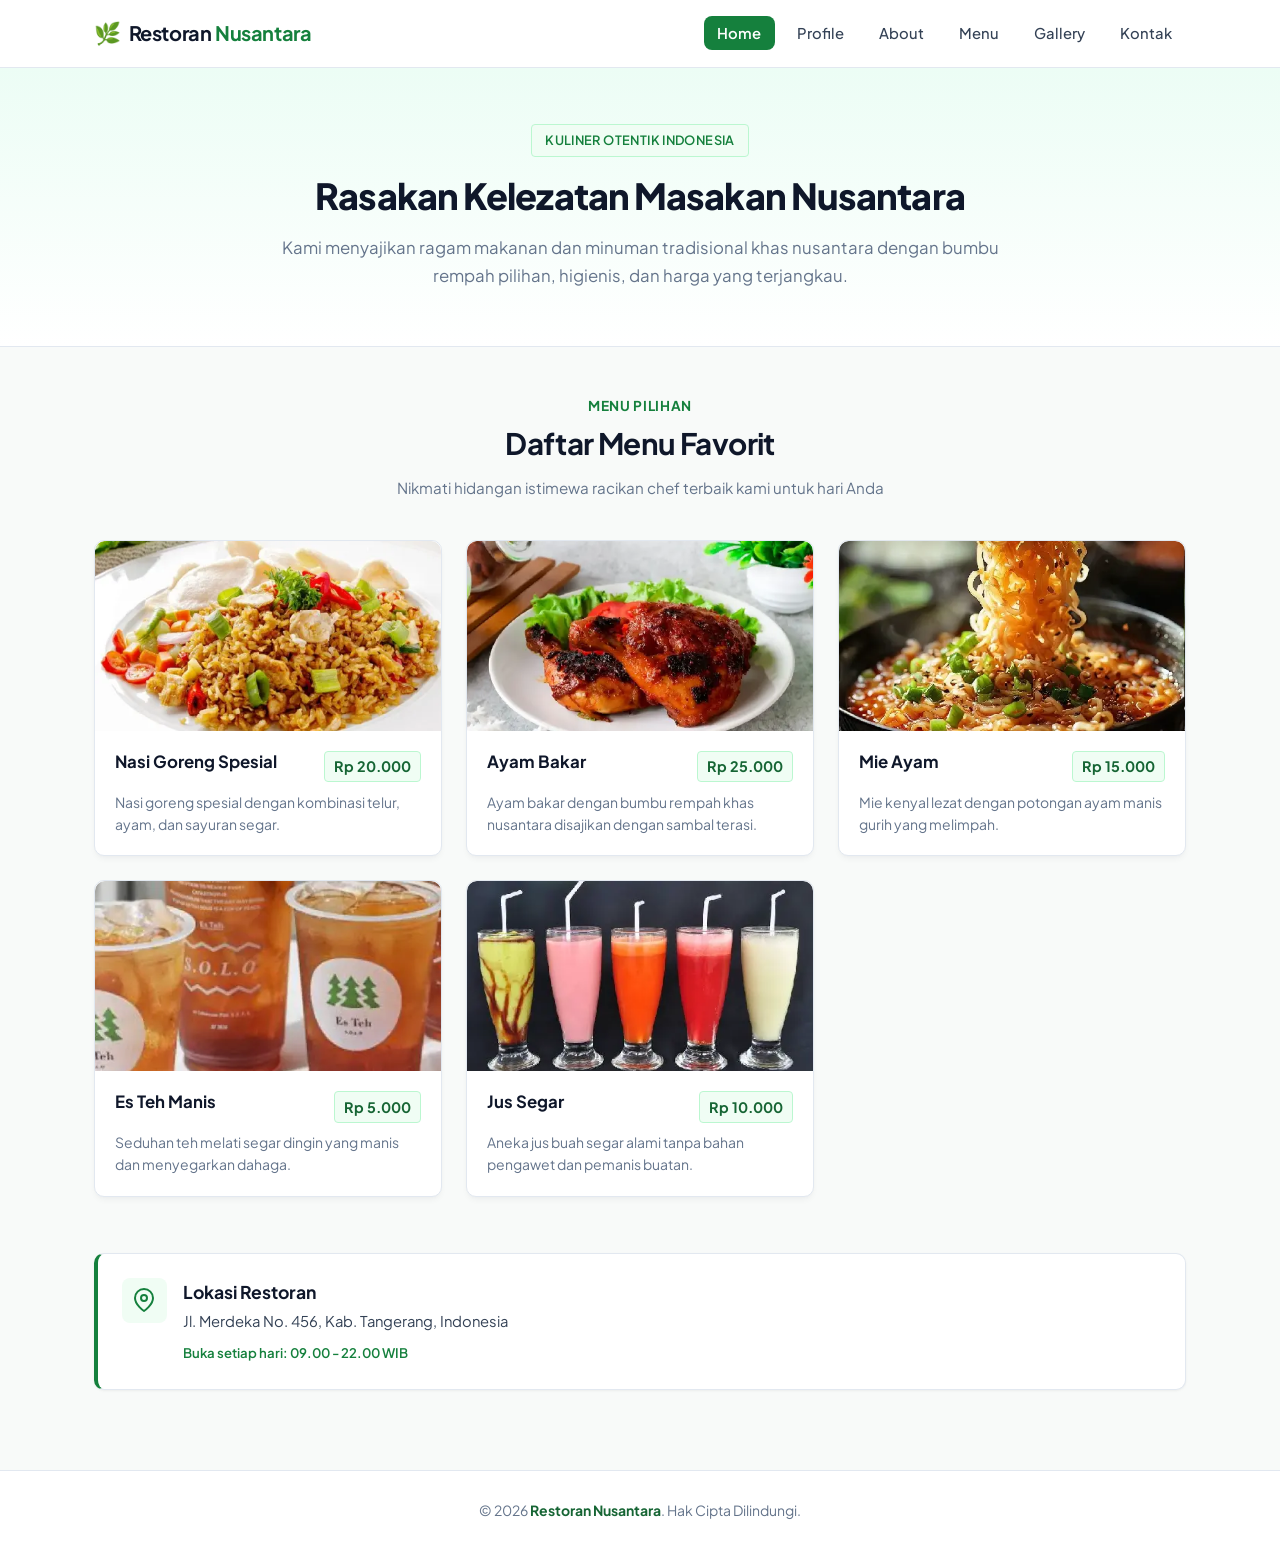
==== index.html @ 6f0b86a4 "membuat web restoran nusantara" ====
<!doctype html>
<html lang="id">
  <head>
    <meta charset="UTF-8" />
    <meta name="viewport" content="width=device-width, initial-scale=1.0" />
    <title>Restoran Nusantara - Cita Rasa Masakan Khas Indonesia</title>
    <link rel="preconnect" href="https://fonts.googleapis.com" />
    <link rel="preconnect" href="https://fonts.gstatic.com" crossorigin />
    <link
      href="https://fonts.googleapis.com/css2?family=Plus+Jakarta+Sans:wght@400;500;600;700;800&display=swap"
      rel="stylesheet"
    />
    <link rel="stylesheet" href="style/index.css" />
  </head>

  <body>
    <!-- Navbar -->
    <header class="navbar-wrapper">
      <nav class="navbar">
        <a href="index.html" class="logo">
          <span class="logo-mark">🌿</span>
          <span class="logo-text"
            >Restoran <span class="highlight">Nusantara</span></span
          >
        </a>
        <ul class="nav-links">
          <li><a href="index.html" class="active">Home</a></li>
          <li><a href="profile.html">Profile</a></li>
          <li><a href="about.html">About</a></li>
          <li><a href="daftar-menu.html">Menu</a></li>
          <li><a href="gallery.html">Gallery</a></li>
          <li><a href="kontak.html">Kontak</a></li>
        </ul>
      </nav>
    </header>

    <!-- Hero Section -->
    <section class="hero">
      <div class="hero-container">
        <div class="badge">Kuliner Otentik Indonesia</div>
        <h1>Rasakan Kelezatan Masakan Nusantara</h1>
        <p>
          Kami menyajikan ragam makanan dan minuman tradisional khas nusantara
          dengan bumbu rempah pilihan, higienis, dan harga yang terjangkau.
        </p>
      </div>
    </section>

    <!-- Main Content -->
    <main class="container">
      <!-- Menu Section -->
      <section class="menu-section">
        <div class="section-title-area">
          <span class="sub-heading">Menu Pilihan</span>
          <h2>Daftar Menu Favorit</h2>
          <p>
            Nikmati hidangan istimewa racikan chef terbaik kami untuk hari Anda
          </p>
        </div>

        <div class="menu-grid">
          <!-- menu 1 -->
          <article class="menu-card">
            <div class="card-image-wrap">
              <img
                src="./assets/nasi-goreng.webp"
                alt="Nasi Goreng Spesial"
                loading="lazy"
              />
            </div>
            <div class="card-content">
              <div class="card-top">
                <h3>Nasi Goreng Spesial</h3>
                <span class="harga">Rp 20.000</span>
              </div>
              <p>
                Nasi goreng spesial dengan kombinasi telur, ayam, dan sayuran
                segar.
              </p>
            </div>
          </article>

          <!-- menu 2 -->
          <article class="menu-card">
            <div class="card-image-wrap">
              <img
                src="./assets/ayam-bakar.webp"
                alt="Ayam Bakar"
                loading="lazy"
              />
            </div>
            <div class="card-content">
              <div class="card-top">
                <h3>Ayam Bakar</h3>
                <span class="harga">Rp 25.000</span>
              </div>
              <p>
                Ayam bakar dengan bumbu rempah khas nusantara disajikan dengan
                sambal terasi.
              </p>
            </div>
          </article>

          <!-- menu 3 -->
          <article class="menu-card">
            <div class="card-image-wrap">
              <img src="./assets/mie-ayam.webp" alt="Mie Ayam" loading="lazy" />
            </div>
            <div class="card-content">
              <div class="card-top">
                <h3>Mie Ayam</h3>
                <span class="harga">Rp 15.000</span>
              </div>
              <p>
                Mie kenyal lezat dengan potongan ayam manis gurih yang melimpah.
              </p>
            </div>
          </article>

          <!-- menu 4 -->
          <article class="menu-card">
            <div class="card-image-wrap">
              <img
                src="./assets/es-teh.webp"
                alt="Es Teh Manis"
                loading="lazy"
              />
            </div>
            <div class="card-content">
              <div class="card-top">
                <h3>Es Teh Manis</h3>
                <span class="harga">Rp 5.000</span>
              </div>
              <p>
                Seduhan teh melati segar dingin yang manis dan menyegarkan
                dahaga.
              </p>
            </div>
          </article>

          <!-- menu 5 -->
          <article class="menu-card">
            <div class="card-image-wrap">
              <img src="./assets/jus.webp" alt="Jus Segar" loading="lazy" />
            </div>
            <div class="card-content">
              <div class="card-top">
                <h3>Jus Segar</h3>
                <span class="harga">Rp 10.000</span>
              </div>
              <p>
                Aneka jus buah segar alami tanpa bahan pengawet dan pemanis
                buatan.
              </p>
            </div>
          </article>
        </div>
      </section>

      <!-- Address Section -->
      <section class="address-section">
        <div class="address-card">
          <div class="address-icon">
            <svg
              width="24"
              height="24"
              viewBox="0 0 24 24"
              fill="none"
              stroke="currentColor"
              stroke-width="2"
              stroke-linecap="round"
              stroke-linejoin="round"
            >
              <path d="M21 10c0 7-9 13-9 13s-9-6-9-13a9 9 0 0 1 18 0z"></path>
              <circle cx="12" cy="10" r="3"></circle>
            </svg>
          </div>
          <div class="address-info">
            <h3>Lokasi Restoran</h3>
            <p>Jl. Merdeka No. 456, Kab. Tangerang, Indonesia</p>
            <span class="address-hours"
              >Buka setiap hari: 09.00 - 22.00 WIB</span
            >
          </div>
        </div>
      </section>
    </main>

    <!-- Footer -->
    <footer class="footer">
      <div class="footer-container">
        <p>
          &copy; 2026 <strong>Restoran Nusantara</strong>. Hak Cipta Dilindungi.
        </p>
      </div>
    </footer>
  </body>
</html>
---- style/index.css ----
:root {
  --color-primary: #15803d;
  --color-primary-dark: #166534;
  --color-primary-light: #22c55e;
  --color-primary-subtle: #f0fdf4;
  --color-primary-border: #bbf7d0;

  --color-bg-page: #f8faf9;
  --color-bg-card: #ffffff;
  --color-bg-surface: #f1f5f3;

  --color-text-main: #0f172a;
  --color-text-body: #334155;
  --color-text-muted: #64748b;

  --color-border: #e2e8f0;
  --color-border-hover: #cbd5e1;

  --shadow-sm: 0 1px 3px rgba(0, 0, 0, 0.04), 0 1px 2px rgba(0, 0, 0, 0.02);
  --shadow-card:
    0 4px 6px -1px rgba(15, 23, 42, 0.04), 0 2px 4px -2px rgba(15, 23, 42, 0.03);
  --shadow-hover:
    0 12px 20px -3px rgba(21, 128, 61, 0.1),
    0 4px 6px -4px rgba(15, 23, 42, 0.04);

  --radius-sm: 4px;
  --radius-md: 8px;
  --radius-lg: 10px;

  --container-width: 1140px;
  --transition-smooth: all 0.25s ease-in-out;
}

*,
*::before,
*::after {
  margin: 0;
  padding: 0;
  box-sizing: border-box;
}

body {
  font-family:
    "Plus Jakarta Sans",
    "Poppins",
    -apple-system,
    BlinkMacSystemFont,
    "Segoe UI",
    Roboto,
    sans-serif;
  background-color: var(--color-bg-page);
  color: var(--color-text-body);
  line-height: 1.6;
  -webkit-font-smoothing: antialiased;
}

.navbar-wrapper {
  background-color: var(--color-bg-card);
  border-bottom: 1px solid var(--color-border);
  position: sticky;
  top: 0;
  z-index: 100;
}

.navbar {
  max-width: var(--container-width);
  margin: 0 auto;
  padding: 1rem 1.5rem;
  display: flex;
  align-items: center;
  justify-content: space-between;
  gap: 1.5rem;
}

.logo {
  text-decoration: none;
  display: flex;
  align-items: center;
  gap: 0.5rem;
  color: var(--color-text-main);
  font-size: 1.25rem;
  font-weight: 700;
  letter-spacing: -0.02em;
}

.logo-mark {
  font-size: 1.35rem;
}

.logo .highlight {
  color: var(--color-primary);
}

.nav-links {
  list-style: none;
  display: flex;
  align-items: center;
  gap: 0.5rem;
}

.nav-links li a {
  text-decoration: none;
  color: var(--color-text-body);
  font-size: 0.925rem;
  font-weight: 500;
  padding: 0.5rem 0.85rem;
  border-radius: var(--radius-md);
  transition: var(--transition-smooth);
}

.nav-links li a:hover {
  background-color: var(--color-primary-subtle);
  color: var(--color-primary-dark);
}

.nav-links li a.active {
  background-color: var(--color-primary);
  color: #ffffff;
  font-weight: 600;
}

.hero {
  background: linear-gradient(180deg, #ecfdf5 0%, #ffffff 100%);
  border-bottom: 1px solid var(--color-border);
  padding: 3.5rem 1.5rem;
  text-align: center;
}

.hero-container {
  max-width: 760px;
  margin: 0 auto;
}

.badge {
  display: inline-block;
  background-color: var(--color-primary-subtle);
  color: var(--color-primary);
  border: 1px solid var(--color-primary-border);
  padding: 0.35rem 0.85rem;
  border-radius: var(--radius-sm);
  font-size: 0.8rem;
  font-weight: 600;
  letter-spacing: 0.03em;
  text-transform: uppercase;
  margin-bottom: 1rem;
}

.hero h1 {
  font-size: 2.25rem;
  font-weight: 800;
  color: var(--color-text-main);
  line-height: 1.25;
  margin-bottom: 1rem;
  letter-spacing: -0.025em;
}

.hero p {
  color: var(--color-text-muted);
  font-size: 1.05rem;
  line-height: 1.65;
  margin: 0 auto;
}

.container {
  max-width: var(--container-width);
  margin: 0 auto;
  padding: 3rem 1.5rem;
}

.section-title-area {
  text-align: center;
  margin-bottom: 2.5rem;
}

.sub-heading {
  color: var(--color-primary);
  font-size: 0.85rem;
  font-weight: 700;
  text-transform: uppercase;
  letter-spacing: 0.05em;
  display: block;
  margin-bottom: 0.25rem;
}

.section-title-area h2 {
  font-size: 1.85rem;
  font-weight: 700;
  color: var(--color-text-main);
  letter-spacing: -0.02em;
  margin-bottom: 0.5rem;
}

.section-title-area p {
  color: var(--color-text-muted);
  font-size: 0.95rem;
}

.menu-grid {
  display: grid;
  grid-template-columns: repeat(auto-fill, minmax(260px, 1fr));
  gap: 1.5rem;
  margin-bottom: 3.5rem;
}

.menu-card {
  background-color: var(--color-bg-card);
  border: 1px solid var(--color-border);
  border-radius: var(--radius-lg);
  overflow: hidden;
  box-shadow: var(--shadow-card);
  transition: var(--transition-smooth);
  display: flex;
  flex-direction: column;
}

.menu-card:hover {
  transform: translateY(-4px);
  border-color: var(--color-primary-border);
  box-shadow: var(--shadow-hover);
}

.card-image-wrap {
  width: 100%;
  height: 190px;
  overflow: hidden;
  background-color: var(--color-bg-surface);
  border-top-left-radius: var(--radius-lg);
  border-top-right-radius: var(--radius-lg);
}

.card-image-wrap img {
  width: 100%;
  height: 100%;
  object-fit: cover;
  transition: transform 0.4s ease;
  display: block;
}

.menu-card:hover .card-image-wrap img {
  transform: scale(1.04);
}

.card-content {
  padding: 1.25rem;
  display: flex;
  flex-direction: column;
  flex-grow: 1;
}

.card-top {
  display: flex;
  justify-content: space-between;
  align-items: flex-start;
  gap: 0.75rem;
  margin-bottom: 0.6rem;
}

.card-top h3 {
  font-size: 1.05rem;
  font-weight: 700;
  color: var(--color-text-main);
  line-height: 1.35;
}

.card-top .harga {
  background-color: var(--color-primary-subtle);
  color: var(--color-primary-dark);
  border: 1px solid var(--color-primary-border);
  font-weight: 700;
  font-size: 0.9rem;
  padding: 0.2rem 0.55rem;
  border-radius: var(--radius-sm);
  white-space: nowrap;
}

.card-content p {
  color: var(--color-text-muted);
  font-size: 0.875rem;
  line-height: 1.55;
}

.address-section {
  margin-top: 1rem;
}

.address-card {
  background-color: var(--color-bg-card);
  border: 1px solid var(--color-border);
  border-left: 4px solid var(--color-primary);
  border-radius: var(--radius-lg);
  padding: 1.5rem;
  box-shadow: var(--shadow-sm);
  display: flex;
  align-items: flex-start;
  gap: 1rem;
}

.address-icon {
  background-color: var(--color-primary-subtle);
  color: var(--color-primary);
  padding: 0.65rem;
  border-radius: var(--radius-md);
  display: flex;
  align-items: center;
  justify-content: center;
  flex-shrink: 0;
}

.address-info h3 {
  font-size: 1.1rem;
  font-weight: 700;
  color: var(--color-text-main);
  margin-bottom: 0.25rem;
}

.address-info p {
  color: var(--color-text-body);
  font-size: 0.925rem;
  margin-bottom: 0.35rem;
}

.address-hours {
  display: inline-block;
  font-size: 0.825rem;
  color: var(--color-primary);
  font-weight: 600;
}

.footer {
  background-color: var(--color-bg-card);
  border-top: 1px solid var(--color-border);
  padding: 1.75rem 1.5rem;
  text-align: center;
  margin-top: 2rem;
}

.footer-container {
  max-width: var(--container-width);
  margin: 0 auto;
}

.footer p {
  color: var(--color-text-muted);
  font-size: 0.875rem;
}

.footer strong {
  color: var(--color-primary-dark);
}

@media (max-width: 768px) {
  .navbar {
    flex-direction: column;
    align-items: flex-start;
    gap: 1rem;
  }

  .nav-links {
    width: 100%;
    overflow-x: auto;
    padding-bottom: 0.25rem;
  }

  .hero {
    padding: 2.5rem 1rem;
  }

  .hero h1 {
    font-size: 1.75rem;
  }

  .menu-grid {
    grid-template-columns: 1fr;
    gap: 1.25rem;
  }

  .address-card {
    flex-direction: column;
  }
}
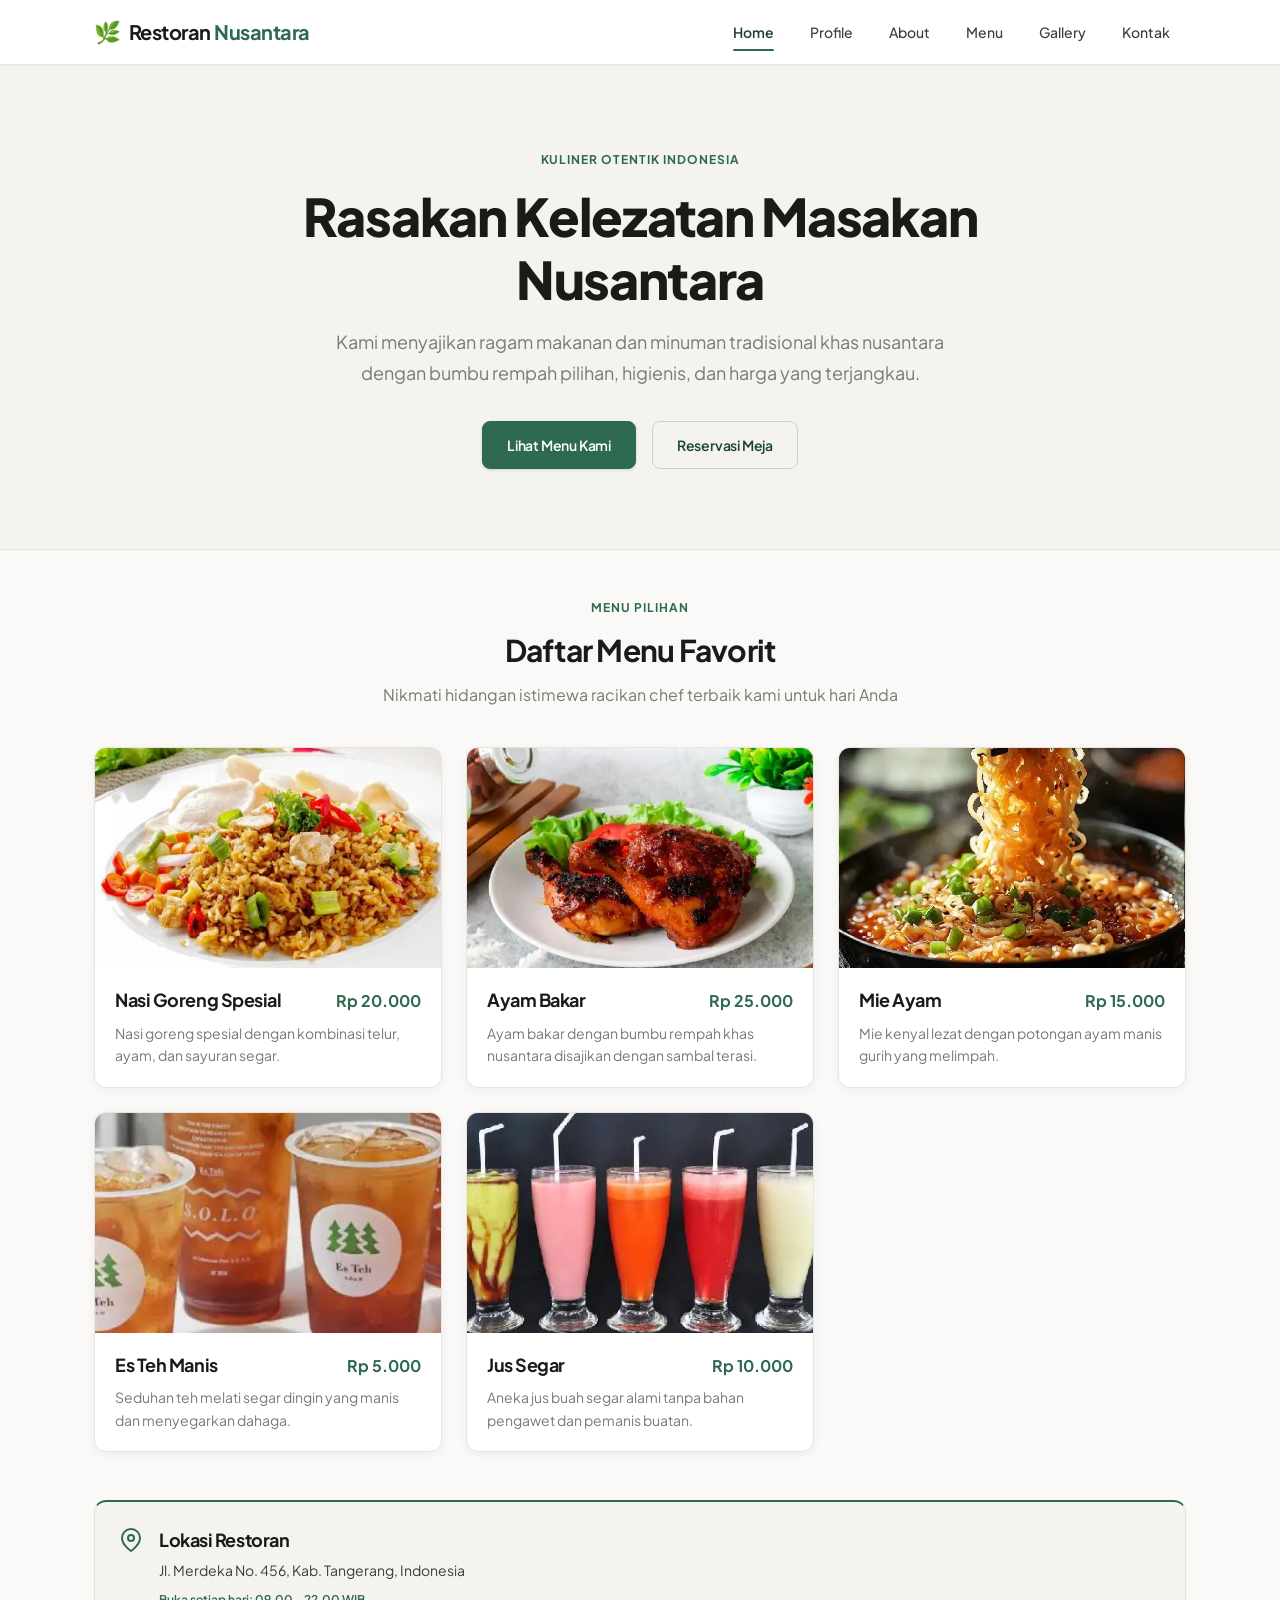
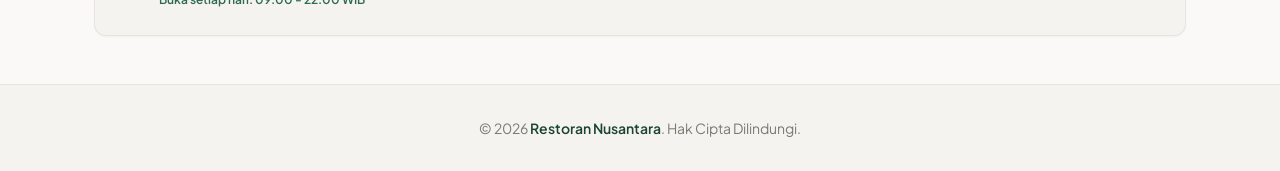
==== commit 9df9c449: "merapihkan kode html dan css" ====
--- a/index.html
+++ b/index.html
@@ -3,11 +3,15 @@
   <head>
     <meta charset="UTF-8" />
     <meta name="viewport" content="width=device-width, initial-scale=1.0" />
+    <meta
+      name="description"
+      content="Restoran Nusantara menyajikan aneka masakan tradisional khas Indonesia dengan bumbu rempah pilihan terbaik, higienis, dan cita rasa otentik."
+    />
     <title>Restoran Nusantara - Cita Rasa Masakan Khas Indonesia</title>
     <link rel="preconnect" href="https://fonts.googleapis.com" />
     <link rel="preconnect" href="https://fonts.gstatic.com" crossorigin />
     <link
-      href="https://fonts.googleapis.com/css2?family=Plus+Jakarta+Sans:wght@400;500;600;700;800&display=swap"
+      href="https://fonts.googleapis.com/css2?family=Plus+Jakarta+Sans:ital,wght@0,400;0,500;0,600;0,700;0,800;1,400&display=swap"
       rel="stylesheet"
     />
     <link rel="stylesheet" href="style/index.css" />
@@ -43,6 +47,10 @@
           Kami menyajikan ragam makanan dan minuman tradisional khas nusantara
           dengan bumbu rempah pilihan, higienis, dan harga yang terjangkau.
         </p>
+        <div class="hero-cta">
+          <a href="daftar-menu.html" class="btn-primary">Lihat Menu Kami</a>
+          <a href="kontak.html" class="btn-secondary">Reservasi Meja</a>
+        </div>
       </div>
     </section>
 
--- a/style/index.css
+++ b/style/index.css
@@ -1,36 +1,94 @@
+/* ==========================================================================
+   Restoran Nusantara - Modern Luxury & Elegant Design System
+   Pure Native CSS
+   ========================================================================== */
+
+/* --------------------------------------------------------------------------
+   1. Design Tokens & CSS Variables
+   -------------------------------------------------------------------------- */
 :root {
-  --color-primary: #15803d;
-  --color-primary-dark: #166534;
-  --color-primary-light: #22c55e;
-  --color-primary-subtle: #f0fdf4;
-  --color-primary-border: #bbf7d0;
-
-  --color-bg-page: #f8faf9;
+  /* Color Palette - Warm Emerald Luxury */
+  --color-primary: #2d6a4f;
+  --color-primary-dark: #1b4332;
+  --color-primary-light: #52b788;
+  --color-primary-subtle: #f0f7f4;
+  --color-primary-border: #b7d5c8;
+
+  --color-bg-page: #faf9f7;
   --color-bg-card: #ffffff;
-  --color-bg-surface: #f1f5f3;
-
-  --color-text-main: #0f172a;
-  --color-text-body: #334155;
-  --color-text-muted: #64748b;
-
-  --color-border: #e2e8f0;
-  --color-border-hover: #cbd5e1;
-
-  --shadow-sm: 0 1px 3px rgba(0, 0, 0, 0.04), 0 1px 2px rgba(0, 0, 0, 0.02);
-  --shadow-card:
-    0 4px 6px -1px rgba(15, 23, 42, 0.04), 0 2px 4px -2px rgba(15, 23, 42, 0.03);
-  --shadow-hover:
-    0 12px 20px -3px rgba(21, 128, 61, 0.1),
-    0 4px 6px -4px rgba(15, 23, 42, 0.04);
-
+  --color-bg-surface: #f5f3ef;
+
+  --color-text-main: #1a1a18;
+  --color-text-body: #3d3d38;
+  --color-text-muted: #7a7a72;
+
+  --color-border: #e8e5df;
+  --color-border-hover: #d4cfc7;
+  --color-accent: #c49a3c;
+
+  /* Typography Scale */
+  --font-family-base: 'Plus Jakarta Sans', -apple-system, BlinkMacSystemFont, 'Segoe UI', Roboto, sans-serif;
+  
+  --text-xs: 0.75rem;    /* 12px */
+  --text-sm: 0.875rem;   /* 14px */
+  --text-base: 1rem;     /* 16px */
+  --text-lg: 1.125rem;   /* 18px */
+  --text-xl: 1.25rem;    /* 20px */
+  --text-2xl: 1.5rem;    /* 24px */
+  --text-3xl: 1.875rem;  /* 30px */
+  --text-4xl: 2.25rem;   /* 36px */
+  --text-5xl: 3.25rem;   /* 52px */
+
+  --font-normal: 400;
+  --font-medium: 500;
+  --font-semibold: 600;
+  --font-bold: 700;
+  --font-extrabold: 800;
+
+  --leading-tight: 1.2;
+  --leading-snug: 1.35;
+  --leading-normal: 1.6;
+  --leading-relaxed: 1.75;
+
+  --tracking-tight: -0.025em;
+  --tracking-snug: -0.015em;
+  --tracking-normal: 0;
+  --tracking-wide: 0.05em;
+  --tracking-wider: 0.08em;
+
+  /* Spacing Scale */
+  --space-1: 0.25rem;  /* 4px */
+  --space-2: 0.5rem;   /* 8px */
+  --space-3: 0.75rem;  /* 12px */
+  --space-4: 1rem;     /* 16px */
+  --space-5: 1.25rem;  /* 20px */
+  --space-6: 1.5rem;   /* 24px */
+  --space-8: 2rem;     /* 32px */
+  --space-10: 2.5rem;  /* 40px */
+  --space-12: 3rem;    /* 48px */
+  --space-16: 4rem;    /* 64px */
+  --space-20: 5rem;    /* 80px */
+  --space-24: 6rem;    /* 96px */
+
+  /* Elevation & Shadows */
+  --shadow-sm: 0 1px 2px rgba(26, 26, 24, 0.04);
+  --shadow-card: 0 2px 8px rgba(26, 26, 24, 0.05);
+  --shadow-hover: 0 12px 28px rgba(45, 106, 79, 0.09), 0 2px 6px rgba(26, 26, 24, 0.04);
+  --shadow-panel: 0 4px 16px rgba(26, 26, 24, 0.04);
+
+  /* Border Radii */
   --radius-sm: 4px;
   --radius-md: 8px;
-  --radius-lg: 10px;
-
+  --radius-lg: 12px;
+  --radius-xl: 16px;
+
+  /* Layout */
   --container-width: 1140px;
-  --transition-smooth: all 0.25s ease-in-out;
-}
-
+}
+
+/* --------------------------------------------------------------------------
+   2. Reset & Global Base Styles
+   -------------------------------------------------------------------------- */
 *,
 *::before,
 *::after {
@@ -39,52 +97,162 @@
   box-sizing: border-box;
 }
 
+html {
+  scroll-behavior: smooth;
+}
+
 body {
-  font-family:
-    "Plus Jakarta Sans",
-    "Poppins",
-    -apple-system,
-    BlinkMacSystemFont,
-    "Segoe UI",
-    Roboto,
-    sans-serif;
+  font-family: var(--font-family-base);
   background-color: var(--color-bg-page);
   color: var(--color-text-body);
-  line-height: 1.6;
+  font-size: var(--text-base);
+  line-height: var(--leading-normal);
   -webkit-font-smoothing: antialiased;
-}
-
+  -moz-osx-font-smoothing: grayscale;
+}
+
+img {
+  max-width: 100%;
+  height: auto;
+  display: block;
+}
+
+:focus-visible {
+  outline: 2px solid var(--color-primary);
+  outline-offset: 3px;
+}
+
+@media (prefers-reduced-motion: reduce) {
+  *,
+  *::before,
+  *::after {
+    animation-duration: 0.01ms !important;
+    animation-iteration-count: 1 !important;
+    transition-duration: 0.01ms !important;
+    scroll-behavior: auto !important;
+  }
+}
+
+/* --------------------------------------------------------------------------
+   3. Typography & Utilities
+   -------------------------------------------------------------------------- */
+h1, h2, h3, h4 {
+  color: var(--color-text-main);
+  letter-spacing: var(--tracking-tight);
+}
+
+p {
+  color: var(--color-text-body);
+}
+
+.sub-heading {
+  color: var(--color-primary);
+  font-size: var(--text-xs);
+  font-weight: var(--font-bold);
+  text-transform: uppercase;
+  letter-spacing: var(--tracking-wider);
+  display: block;
+  margin-bottom: var(--space-2);
+}
+
+.divider {
+  margin: var(--space-12) 0;
+  border: none;
+  border-top: 1px solid var(--color-border);
+}
+
+/* --------------------------------------------------------------------------
+   4. Buttons
+   -------------------------------------------------------------------------- */
+.btn-primary,
+.btn-secondary {
+  display: inline-flex;
+  align-items: center;
+  justify-content: center;
+  gap: var(--space-2);
+  font-family: var(--font-family-base);
+  font-size: var(--text-sm);
+  font-weight: var(--font-semibold);
+  letter-spacing: var(--tracking-snug);
+  padding: 0.75rem 1.5rem;
+  border-radius: var(--radius-md);
+  text-decoration: none;
+  cursor: pointer;
+  border: 1px solid transparent;
+  transition: background-color 0.2s ease, border-color 0.2s ease, color 0.2s ease, transform 0.15s ease, box-shadow 0.2s ease;
+}
+
+.btn-primary {
+  background-color: var(--color-primary);
+  color: #ffffff;
+  border-color: var(--color-primary);
+  box-shadow: 0 1px 3px rgba(45, 106, 79, 0.2);
+}
+
+.btn-primary:hover {
+  background-color: var(--color-primary-dark);
+  border-color: var(--color-primary-dark);
+  box-shadow: 0 4px 12px rgba(45, 106, 79, 0.25);
+  transform: translateY(-1px);
+}
+
+.btn-primary:active {
+  transform: translateY(0);
+}
+
+.btn-secondary {
+  background-color: transparent;
+  color: var(--color-primary-dark);
+  border-color: var(--color-border-hover);
+}
+
+.btn-secondary:hover {
+  background-color: var(--color-bg-surface);
+  border-color: var(--color-primary-border);
+  color: var(--color-primary);
+  transform: translateY(-1px);
+}
+
+.btn-secondary:active {
+  transform: translateY(0);
+}
+
+/* --------------------------------------------------------------------------
+   5. Header & Navbar
+   -------------------------------------------------------------------------- */
 .navbar-wrapper {
   background-color: var(--color-bg-card);
   border-bottom: 1px solid var(--color-border);
   position: sticky;
   top: 0;
   z-index: 100;
+  box-shadow: var(--shadow-sm);
 }
 
 .navbar {
   max-width: var(--container-width);
   margin: 0 auto;
-  padding: 1rem 1.5rem;
+  padding: var(--space-4) var(--space-6);
   display: flex;
   align-items: center;
   justify-content: space-between;
-  gap: 1.5rem;
+  gap: var(--space-6);
 }
 
 .logo {
   text-decoration: none;
   display: flex;
   align-items: center;
-  gap: 0.5rem;
-  color: var(--color-text-main);
-  font-size: 1.25rem;
-  font-weight: 700;
-  letter-spacing: -0.02em;
+  gap: var(--space-2);
+  color: var(--color-text-main);
+  font-size: var(--text-xl);
+  font-weight: var(--font-bold);
+  letter-spacing: var(--tracking-tight);
 }
 
 .logo-mark {
   font-size: 1.35rem;
+  line-height: 1;
 }
 
 .logo .highlight {
@@ -95,111 +263,135 @@
   list-style: none;
   display: flex;
   align-items: center;
-  gap: 0.5rem;
+  gap: var(--space-1);
 }
 
 .nav-links li a {
   text-decoration: none;
   color: var(--color-text-body);
-  font-size: 0.925rem;
-  font-weight: 500;
-  padding: 0.5rem 0.85rem;
-  border-radius: var(--radius-md);
-  transition: var(--transition-smooth);
+  font-size: var(--text-sm);
+  font-weight: var(--font-medium);
+  padding: var(--space-2) var(--space-4);
+  border-radius: var(--radius-sm);
+  position: relative;
+  transition: color 0.2s ease, background-color 0.2s ease;
 }
 
 .nav-links li a:hover {
+  color: var(--color-primary);
   background-color: var(--color-primary-subtle);
+}
+
+.nav-links li a.active {
   color: var(--color-primary-dark);
-}
-
-.nav-links li a.active {
+  font-weight: var(--font-semibold);
+  background-color: transparent;
+}
+
+.nav-links li a.active::after {
+  content: '';
+  position: absolute;
+  bottom: -2px;
+  left: var(--space-4);
+  right: var(--space-4);
+  height: 2px;
   background-color: var(--color-primary);
-  color: #ffffff;
-  font-weight: 600;
-}
-
+  border-radius: 2px;
+}
+
+/* --------------------------------------------------------------------------
+   6. Hero Section
+   -------------------------------------------------------------------------- */
 .hero {
-  background: linear-gradient(180deg, #ecfdf5 0%, #ffffff 100%);
+  background-color: var(--color-bg-surface);
   border-bottom: 1px solid var(--color-border);
-  padding: 3.5rem 1.5rem;
+  padding: var(--space-20) var(--space-6);
   text-align: center;
 }
 
 .hero-container {
-  max-width: 760px;
+  max-width: 780px;
   margin: 0 auto;
 }
 
 .badge {
   display: inline-block;
-  background-color: var(--color-primary-subtle);
   color: var(--color-primary);
-  border: 1px solid var(--color-primary-border);
-  padding: 0.35rem 0.85rem;
-  border-radius: var(--radius-sm);
-  font-size: 0.8rem;
-  font-weight: 600;
-  letter-spacing: 0.03em;
+  font-size: var(--text-xs);
+  font-weight: var(--font-bold);
+  letter-spacing: var(--tracking-wider);
   text-transform: uppercase;
-  margin-bottom: 1rem;
+  margin-bottom: var(--space-4);
 }
 
 .hero h1 {
-  font-size: 2.25rem;
-  font-weight: 800;
-  color: var(--color-text-main);
-  line-height: 1.25;
-  margin-bottom: 1rem;
-  letter-spacing: -0.025em;
+  font-size: var(--text-5xl);
+  font-weight: var(--font-extrabold);
+  color: var(--color-text-main);
+  line-height: var(--leading-tight);
+  margin-bottom: var(--space-4);
+  letter-spacing: var(--tracking-tight);
 }
 
 .hero p {
   color: var(--color-text-muted);
-  font-size: 1.05rem;
-  line-height: 1.65;
+  font-size: var(--text-lg);
+  line-height: var(--leading-relaxed);
   margin: 0 auto;
-}
-
+  max-width: 660px;
+}
+
+.hero-cta {
+  margin-top: var(--space-8);
+  display: flex;
+  align-items: center;
+  justify-content: center;
+  gap: var(--space-4);
+  flex-wrap: wrap;
+}
+
+/* --------------------------------------------------------------------------
+   7. Layout Container & Section Headers
+   -------------------------------------------------------------------------- */
 .container {
   max-width: var(--container-width);
   margin: 0 auto;
-  padding: 3rem 1.5rem;
+  padding: var(--space-12) var(--space-6);
 }
 
 .section-title-area {
   text-align: center;
-  margin-bottom: 2.5rem;
-}
-
-.sub-heading {
-  color: var(--color-primary);
-  font-size: 0.85rem;
-  font-weight: 700;
-  text-transform: uppercase;
-  letter-spacing: 0.05em;
-  display: block;
-  margin-bottom: 0.25rem;
+  margin-bottom: var(--space-10);
+  max-width: 640px;
+  margin-left: auto;
+  margin-right: auto;
 }
 
 .section-title-area h2 {
-  font-size: 1.85rem;
-  font-weight: 700;
-  color: var(--color-text-main);
-  letter-spacing: -0.02em;
-  margin-bottom: 0.5rem;
+  font-size: var(--text-3xl);
+  font-weight: var(--font-bold);
+  color: var(--color-text-main);
+  letter-spacing: var(--tracking-tight);
+  margin-bottom: var(--space-2);
 }
 
 .section-title-area p {
   color: var(--color-text-muted);
-  font-size: 0.95rem;
+  font-size: var(--text-base);
+  line-height: var(--leading-normal);
+}
+
+/* --------------------------------------------------------------------------
+   8. Menu Cards & Grid (Home Page & Catalog)
+   -------------------------------------------------------------------------- */
+.menu-section {
+  margin-bottom: var(--space-12);
 }
 
 .menu-grid {
   display: grid;
-  grid-template-columns: repeat(auto-fill, minmax(260px, 1fr));
-  gap: 1.5rem;
-  margin-bottom: 3.5rem;
+  grid-template-columns: repeat(auto-fill, minmax(280px, 1fr));
+  gap: var(--space-6);
 }
 
 .menu-card {
@@ -208,40 +400,38 @@
   border-radius: var(--radius-lg);
   overflow: hidden;
   box-shadow: var(--shadow-card);
-  transition: var(--transition-smooth);
   display: flex;
   flex-direction: column;
+  transition: transform 0.25s ease, border-color 0.25s ease, box-shadow 0.25s ease;
 }
 
 .menu-card:hover {
-  transform: translateY(-4px);
+  transform: translateY(-3px);
   border-color: var(--color-primary-border);
   box-shadow: var(--shadow-hover);
 }
 
 .card-image-wrap {
   width: 100%;
-  height: 190px;
+  height: 220px;
   overflow: hidden;
   background-color: var(--color-bg-surface);
-  border-top-left-radius: var(--radius-lg);
-  border-top-right-radius: var(--radius-lg);
 }
 
 .card-image-wrap img {
   width: 100%;
   height: 100%;
   object-fit: cover;
-  transition: transform 0.4s ease;
+  transition: transform 0.5s ease;
   display: block;
 }
 
 .menu-card:hover .card-image-wrap img {
-  transform: scale(1.04);
+  transform: scale(1.05);
 }
 
 .card-content {
-  padding: 1.25rem;
+  padding: var(--space-5);
   display: flex;
   flex-direction: column;
   flex-grow: 1;
@@ -250,88 +440,600 @@
 .card-top {
   display: flex;
   justify-content: space-between;
-  align-items: flex-start;
-  gap: 0.75rem;
-  margin-bottom: 0.6rem;
+  align-items: baseline;
+  gap: var(--space-3);
+  margin-bottom: var(--space-2);
 }
 
 .card-top h3 {
-  font-size: 1.05rem;
-  font-weight: 700;
-  color: var(--color-text-main);
-  line-height: 1.35;
+  font-size: var(--text-lg);
+  font-weight: var(--font-bold);
+  color: var(--color-text-main);
+  line-height: var(--leading-snug);
 }
 
 .card-top .harga {
+  color: var(--color-primary);
+  font-weight: var(--font-bold);
+  font-size: var(--text-base);
+  white-space: nowrap;
+}
+
+.card-content p {
+  color: var(--color-text-muted);
+  font-size: var(--text-sm);
+  line-height: var(--leading-normal);
+}
+
+/* --------------------------------------------------------------------------
+   9. Profile Page Components
+   -------------------------------------------------------------------------- */
+.prose-block {
+  max-width: 780px;
+  margin: 0 auto;
+  line-height: var(--leading-relaxed);
+  font-size: var(--text-base);
+  color: var(--color-text-body);
+}
+
+.prose-block p {
+  margin-bottom: var(--space-5);
+  color: var(--color-text-body);
+}
+
+.prose-block p:last-child {
+  margin-bottom: 0;
+}
+
+.prose-block strong {
+  color: var(--color-text-main);
+}
+
+.info-grid {
+  display: grid;
+  grid-template-columns: repeat(auto-fit, minmax(280px, 1fr));
+  gap: var(--space-6);
+  max-width: 900px;
+  margin: 0 auto;
+}
+
+.info-panel {
+  background-color: var(--color-bg-card);
+  padding: var(--space-8);
+  border-radius: var(--radius-lg);
+  border: 1px solid var(--color-border);
+  box-shadow: var(--shadow-card);
+}
+
+.info-panel h3 {
+  color: var(--color-text-main);
+  margin-bottom: var(--space-4);
+  font-size: var(--text-xl);
+  font-weight: var(--font-bold);
+  display: flex;
+  align-items: center;
+  gap: var(--space-2);
+}
+
+.info-panel p {
+  color: var(--color-text-body);
+  line-height: var(--leading-normal);
+}
+
+.info-panel ul {
+  color: var(--color-text-body);
+  line-height: var(--leading-relaxed);
+  padding-left: var(--space-5);
+  margin: 0;
+}
+
+.info-panel ul li {
+  margin-bottom: var(--space-2);
+}
+
+.info-panel ul li:last-child {
+  margin-bottom: 0;
+}
+
+/* --------------------------------------------------------------------------
+   10. About Page Components
+   -------------------------------------------------------------------------- */
+.feature-grid {
+  display: grid;
+  grid-template-columns: repeat(auto-fit, minmax(250px, 1fr));
+  gap: var(--space-6);
+}
+
+.feature-card {
+  background-color: var(--color-bg-card);
+  border: 1px solid var(--color-border);
+  border-radius: var(--radius-lg);
+  padding: var(--space-6);
+  text-align: center;
+  box-shadow: var(--shadow-card);
+  transition: transform 0.25s ease, border-color 0.25s ease, box-shadow 0.25s ease;
+}
+
+.feature-card:hover {
+  transform: translateY(-3px);
+  border-color: var(--color-primary-border);
+  box-shadow: var(--shadow-hover);
+}
+
+.feature-icon {
+  font-size: 2.25rem;
+  margin-bottom: var(--space-4);
+  display: inline-block;
+}
+
+.feature-card h3 {
+  margin-bottom: var(--space-2);
+  font-size: var(--text-lg);
+  font-weight: var(--font-bold);
+  color: var(--color-text-main);
+}
+
+.feature-card p {
+  font-size: var(--text-sm);
+  color: var(--color-text-muted);
+  line-height: var(--leading-normal);
+}
+
+.facilities-panel {
+  background-color: var(--color-bg-surface);
+  padding: var(--space-8);
+  border-radius: var(--radius-xl);
+  border: 1px solid var(--color-border);
+  max-width: 820px;
+  margin: 0 auto;
+}
+
+.facilities-list {
+  display: grid;
+  grid-template-columns: repeat(auto-fit, minmax(220px, 1fr));
+  gap: var(--space-4) var(--space-6);
+  list-style: none;
+  padding: 0;
+  margin: 0;
+}
+
+.facility-item {
+  display: flex;
+  align-items: center;
+  gap: var(--space-3);
+  color: var(--color-text-main);
+  font-weight: var(--font-medium);
+  font-size: var(--text-sm);
+}
+
+.facility-item::before {
+  content: '';
+  display: inline-block;
+  width: 8px;
+  height: 8px;
+  border-radius: 50%;
+  background-color: var(--color-primary);
+  flex-shrink: 0;
+}
+
+/* --------------------------------------------------------------------------
+   11. Menu List & Ordering Steps (daftar-menu.html)
+   -------------------------------------------------------------------------- */
+.menu-list-section {
+  max-width: 840px;
+  margin: 0 auto;
+}
+
+.menu-category {
+  margin-bottom: var(--space-8);
+}
+
+.menu-category:last-child {
+  margin-bottom: 0;
+}
+
+.menu-category h3 {
+  font-size: var(--text-xl);
+  font-weight: var(--font-bold);
+  color: var(--color-text-main);
+  margin-bottom: var(--space-5);
+  padding-bottom: var(--space-2);
+  border-bottom: 2px solid var(--color-primary-subtle);
+}
+
+.text-menu-list {
+  list-style: none;
+  padding: 0;
+  margin: 0;
+  display: flex;
+  flex-direction: column;
+  gap: var(--space-4);
+}
+
+.text-menu-list li {
+  background-color: var(--color-bg-card);
+  border: 1px solid var(--color-border);
+  border-radius: var(--radius-md);
+  padding: var(--space-4) var(--space-5);
+  transition: border-color 0.2s ease, box-shadow 0.2s ease;
+}
+
+.text-menu-list li:hover {
+  border-color: var(--color-primary-border);
+  box-shadow: var(--shadow-sm);
+}
+
+.text-menu-header {
+  display: flex;
+  justify-content: space-between;
+  align-items: baseline;
+  gap: var(--space-3);
+  margin-bottom: var(--space-1);
+}
+
+.text-menu-list strong {
+  color: var(--color-text-main);
+  font-size: var(--text-base);
+  font-weight: var(--font-semibold);
+}
+
+.text-menu-price {
+  color: var(--color-primary);
+  font-weight: var(--font-bold);
+  font-size: var(--text-sm);
+  white-space: nowrap;
+}
+
+.text-menu-list p {
+  color: var(--color-text-muted);
+  font-size: var(--text-sm);
+  margin: 0;
+  line-height: var(--leading-normal);
+}
+
+/* Ordering Steps */
+.ordering-steps-section {
+  max-width: 840px;
+  margin: 0 auto;
+}
+
+.steps-list {
+  list-style: none;
+  counter-reset: step-counter;
+  padding: 0;
+  margin: 0;
+  display: flex;
+  flex-direction: column;
+  gap: var(--space-5);
+}
+
+.steps-list li {
+  counter-increment: step-counter;
+  position: relative;
+  padding-left: 3.5rem;
+  background-color: var(--color-bg-card);
+  border: 1px solid var(--color-border);
+  border-radius: var(--radius-lg);
+  padding-top: var(--space-5);
+  padding-right: var(--space-5);
+  padding-bottom: var(--space-5);
+  transition: border-color 0.2s ease, box-shadow 0.2s ease;
+}
+
+.steps-list li:hover {
+  border-color: var(--color-primary-border);
+  box-shadow: var(--shadow-sm);
+}
+
+.steps-list li::before {
+  content: counter(step-counter);
+  position: absolute;
+  left: var(--space-5);
+  top: var(--space-5);
+  width: 2rem;
+  height: 2rem;
+  border-radius: 50%;
   background-color: var(--color-primary-subtle);
   color: var(--color-primary-dark);
+  font-weight: var(--font-bold);
+  font-size: var(--text-sm);
+  display: flex;
+  align-items: center;
+  justify-content: center;
   border: 1px solid var(--color-primary-border);
-  font-weight: 700;
-  font-size: 0.9rem;
-  padding: 0.2rem 0.55rem;
-  border-radius: var(--radius-sm);
-  white-space: nowrap;
-}
-
-.card-content p {
+}
+
+.steps-list li strong {
+  display: block;
+  font-size: var(--text-base);
+  font-weight: var(--font-bold);
+  color: var(--color-text-main);
+  margin-bottom: var(--space-1);
+}
+
+.steps-list li p {
   color: var(--color-text-muted);
-  font-size: 0.875rem;
-  line-height: 1.55;
-}
-
-.address-section {
-  margin-top: 1rem;
-}
-
-.address-card {
+  font-size: var(--text-sm);
+  margin: 0;
+  line-height: var(--leading-normal);
+}
+
+/* --------------------------------------------------------------------------
+   12. Gallery & Media Components (gallery.html)
+   -------------------------------------------------------------------------- */
+.video-wrapper {
+  max-width: 580px;
+  margin: 0 auto;
+}
+
+.video-card {
   background-color: var(--color-bg-card);
   border: 1px solid var(--color-border);
-  border-left: 4px solid var(--color-primary);
   border-radius: var(--radius-lg);
-  padding: 1.5rem;
+  overflow: hidden;
+  box-shadow: var(--shadow-card);
+}
+
+.video-player {
+  width: 100%;
+  display: block;
+  background-color: #000;
+  aspect-ratio: 16 / 9;
+}
+
+.gallery-grid {
+  display: grid;
+  grid-template-columns: repeat(auto-fill, minmax(280px, 1fr));
+  gap: var(--space-6);
+}
+
+.gallery-card {
+  background-color: var(--color-bg-card);
+  border: 1px solid var(--color-border);
+  border-radius: var(--radius-lg);
+  overflow: hidden;
+  box-shadow: var(--shadow-card);
+  display: flex;
+  flex-direction: column;
+  transition: transform 0.25s ease, border-color 0.25s ease, box-shadow 0.25s ease;
+}
+
+.gallery-card:hover {
+  transform: translateY(-3px);
+  border-color: var(--color-primary-border);
+  box-shadow: var(--shadow-hover);
+}
+
+.gallery-card .card-image-wrap {
+  height: 220px;
+}
+
+.gallery-card:hover .card-image-wrap img {
+  transform: scale(1.05);
+}
+
+.gallery-card-content {
+  padding: var(--space-4) var(--space-5);
+}
+
+.gallery-card-content h3 {
+  font-size: var(--text-base);
+  font-weight: var(--font-bold);
+  color: var(--color-text-main);
+  margin-bottom: var(--space-1);
+}
+
+.gallery-card-content p {
+  font-size: var(--text-sm);
+  color: var(--color-text-muted);
+  line-height: var(--leading-normal);
+}
+
+/* --------------------------------------------------------------------------
+   13. Contact Page Components (kontak.html)
+   -------------------------------------------------------------------------- */
+.contact-grid {
+  display: grid;
+  grid-template-columns: 1.2fr 0.8fr;
+  gap: var(--space-8);
+  max-width: 1000px;
+  margin: 0 auto;
+  align-items: start;
+}
+
+.contact-form {
+  background-color: var(--color-bg-card);
+  padding: var(--space-8);
+  border-radius: var(--radius-xl);
+  border: 1px solid var(--color-border);
+  box-shadow: var(--shadow-card);
+}
+
+.form-group {
+  margin-bottom: var(--space-5);
+}
+
+.form-group:last-of-type {
+  margin-bottom: var(--space-6);
+}
+
+.form-label {
+  display: block;
+  font-weight: var(--font-semibold);
+  margin-bottom: var(--space-2);
+  color: var(--color-text-main);
+  font-size: var(--text-sm);
+}
+
+.form-control {
+  width: 100%;
+  padding: 0.75rem 1rem;
+  border: 1px solid var(--color-border-hover);
+  border-radius: var(--radius-md);
+  font-family: var(--font-family-base);
+  font-size: var(--text-sm);
+  color: var(--color-text-main);
+  background-color: var(--color-bg-card);
+  box-sizing: border-box;
+  transition: border-color 0.2s ease, box-shadow 0.2s ease;
+}
+
+.form-control:focus {
+  outline: none;
+  border-color: var(--color-primary);
+  box-shadow: 0 0 0 3px var(--color-primary-subtle);
+}
+
+textarea.form-control {
+  resize: vertical;
+  min-height: 110px;
+}
+
+select.form-control {
+  appearance: none;
+  background-image: url("data:image/svg2+xml;charset=UTF-8,%3Csvg xmlns='http://www.w3.org/2000/svg' viewBox='0 0 24 24' fill='none' stroke='%237a7a72' stroke-width='2' stroke-linecap='round' stroke-linejoin='round'%3E%3Cpolyline points='6 9 12 15 18 9'%3E%3C/polyline%3E%3C/svg%3E");
+  background-repeat: no-repeat;
+  background-position: right 1rem center;
+  background-size: 1rem;
+  padding-right: 2.5rem;
+}
+
+.contact-sidebar {
+  display: flex;
+  flex-direction: column;
+  gap: var(--space-6);
+}
+
+.contact-info-panel,
+.socmed-panel {
+  background-color: var(--color-bg-surface);
+  padding: var(--space-6);
+  border-radius: var(--radius-lg);
+  border: 1px solid var(--color-border);
+}
+
+.contact-info-panel h3,
+.socmed-panel h3 {
+  color: var(--color-text-main);
+  margin-bottom: var(--space-4);
+  font-size: var(--text-lg);
+  font-weight: var(--font-bold);
+}
+
+.contact-detail-list {
+  display: flex;
+  flex-direction: column;
+  gap: var(--space-4);
+}
+
+.contact-detail-item {
+  display: flex;
+  align-items: flex-start;
+  gap: var(--space-3);
+  font-size: var(--text-sm);
+  color: var(--color-text-body);
+}
+
+.contact-detail-icon {
+  font-size: 1.25rem;
+  line-height: 1.2;
+  flex-shrink: 0;
+}
+
+.contact-detail-text strong {
+  display: block;
+  color: var(--color-text-main);
+  font-weight: var(--font-semibold);
+  margin-bottom: 2px;
+}
+
+.socmed-panel p {
+  color: var(--color-text-muted);
+  font-size: var(--text-sm);
+  margin-bottom: var(--space-4);
+}
+
+.socmed-list {
+  display: flex;
+  gap: var(--space-3);
+  flex-wrap: wrap;
+}
+
+.socmed-item {
+  display: inline-flex;
+  align-items: center;
+  gap: var(--space-1);
+  font-size: var(--text-xs);
+  font-weight: var(--font-semibold);
+  color: var(--color-primary-dark);
+  background-color: var(--color-primary-subtle);
+  border: 1px solid var(--color-primary-border);
+  padding: var(--space-2) var(--space-3);
+  border-radius: var(--radius-sm);
+  text-decoration: none;
+  transition: background-color 0.2s ease, border-color 0.2s ease;
+}
+
+.socmed-item:hover {
+  background-color: var(--color-primary-border);
+}
+
+/* --------------------------------------------------------------------------
+   14. Address Card Section (Reusable)
+   -------------------------------------------------------------------------- */
+.address-section {
+  margin-top: var(--space-12);
+}
+
+.address-card {
+  background-color: var(--color-bg-surface);
+  border: 1px solid var(--color-border);
+  border-top: 2px solid var(--color-primary);
+  border-radius: var(--radius-lg);
+  padding: var(--space-6);
   box-shadow: var(--shadow-sm);
   display: flex;
   align-items: flex-start;
-  gap: 1rem;
+  gap: var(--space-4);
 }
 
 .address-icon {
-  background-color: var(--color-primary-subtle);
   color: var(--color-primary);
-  padding: 0.65rem;
-  border-radius: var(--radius-md);
   display: flex;
   align-items: center;
   justify-content: center;
   flex-shrink: 0;
+  padding-top: 2px;
 }
 
 .address-info h3 {
-  font-size: 1.1rem;
-  font-weight: 700;
-  color: var(--color-text-main);
-  margin-bottom: 0.25rem;
+  font-size: var(--text-lg);
+  font-weight: var(--font-bold);
+  color: var(--color-text-main);
+  margin-bottom: var(--space-1);
 }
 
 .address-info p {
   color: var(--color-text-body);
-  font-size: 0.925rem;
-  margin-bottom: 0.35rem;
+  font-size: var(--text-sm);
+  margin-bottom: var(--space-1);
 }
 
 .address-hours {
   display: inline-block;
-  font-size: 0.825rem;
+  font-size: var(--text-xs);
   color: var(--color-primary);
-  font-weight: 600;
-}
-
+  font-weight: var(--font-semibold);
+}
+
+/* --------------------------------------------------------------------------
+   15. Footer
+   -------------------------------------------------------------------------- */
 .footer {
-  background-color: var(--color-bg-card);
+  background-color: var(--color-bg-surface);
   border-top: 1px solid var(--color-border);
-  padding: 1.75rem 1.5rem;
+  padding: var(--space-8) var(--space-6);
   text-align: center;
-  margin-top: 2rem;
 }
 
 .footer-container {
@@ -341,40 +1043,98 @@
 
 .footer p {
   color: var(--color-text-muted);
-  font-size: 0.875rem;
+  font-size: var(--text-sm);
 }
 
 .footer strong {
   color: var(--color-primary-dark);
+  font-weight: var(--font-semibold);
+}
+
+/* --------------------------------------------------------------------------
+   16. Responsive Breakpoints
+   -------------------------------------------------------------------------- */
+@media (max-width: 1024px) {
+  .hero h1 {
+    font-size: var(--text-4xl);
+  }
+
+  .contact-grid {
+    grid-template-columns: 1fr;
+    gap: var(--space-6);
+  }
 }
 
 @media (max-width: 768px) {
   .navbar {
     flex-direction: column;
     align-items: flex-start;
-    gap: 1rem;
+    gap: var(--space-3);
+    padding: var(--space-3) var(--space-4);
   }
 
   .nav-links {
     width: 100%;
     overflow-x: auto;
-    padding-bottom: 0.25rem;
+    padding-bottom: var(--space-1);
+    -webkit-overflow-scrolling: touch;
+  }
+
+  .nav-links li a {
+    white-space: nowrap;
+    padding: var(--space-2) var(--space-3);
   }
 
   .hero {
-    padding: 2.5rem 1rem;
+    padding: var(--space-12) var(--space-4);
   }
 
   .hero h1 {
-    font-size: 1.75rem;
-  }
-
-  .menu-grid {
+    font-size: var(--text-3xl);
+  }
+
+  .hero p {
+    font-size: var(--text-base);
+  }
+
+  .container {
+    padding: var(--space-8) var(--space-4);
+  }
+
+  .menu-grid,
+  .gallery-grid {
     grid-template-columns: 1fr;
-    gap: 1.25rem;
+    gap: var(--space-4);
+  }
+
+  .card-image-wrap {
+    height: 200px;
   }
 
   .address-card {
     flex-direction: column;
-  }
-}
+    gap: var(--space-3);
+  }
+
+  .steps-list li {
+    padding-left: var(--space-4);
+    padding-top: 3.5rem;
+  }
+
+  .steps-list li::before {
+    left: var(--space-4);
+    top: var(--space-4);
+  }
+}
+
+@media (max-width: 480px) {
+  .hero-cta {
+    flex-direction: column;
+    width: 100%;
+  }
+
+  .hero-cta .btn-primary,
+  .hero-cta .btn-secondary {
+    width: 100%;
+  }
+}
